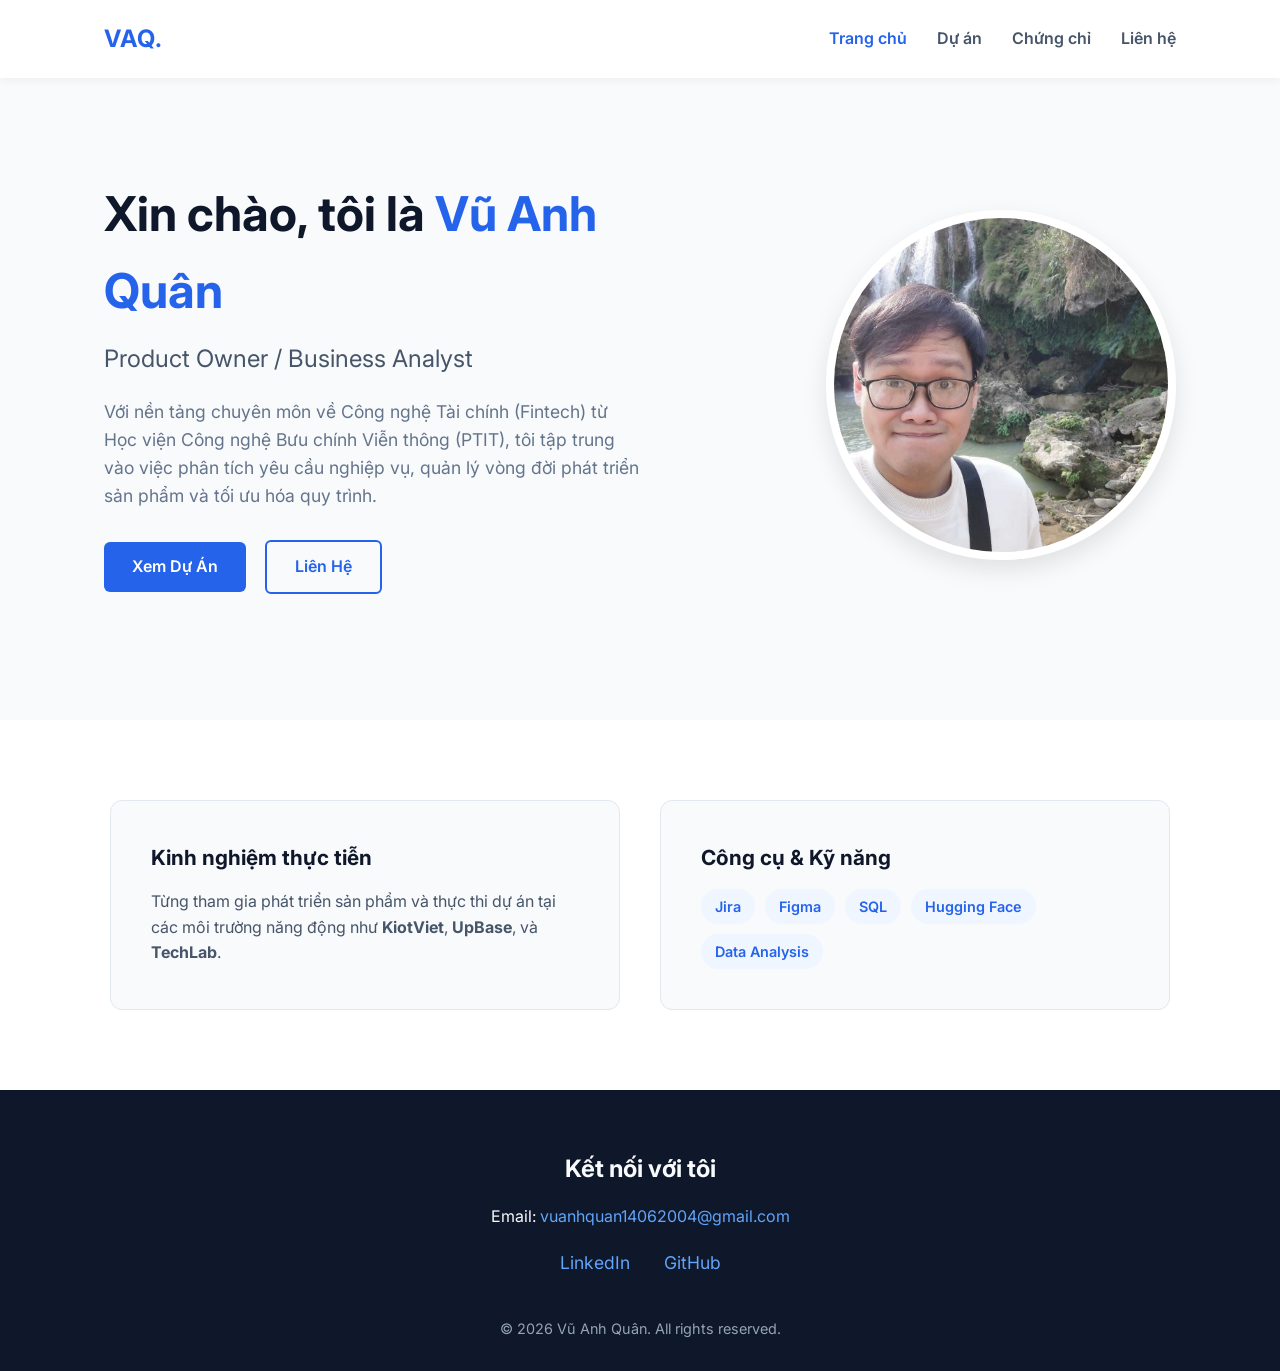
==== index.html @ b9911764 "first commiit" ====
<!DOCTYPE html>
<html lang="vi">
<head>
    <meta charset="UTF-8">
    <meta name="viewport" content="width=device-width, initial-scale=1.0">
    <title>Vũ Anh Quân | Portfolio</title>
    <link rel="stylesheet" href="css/style.css">
    <link href="https://fonts.googleapis.com/css2?family=Inter:wght@300;400;600;700&display=swap" rel="stylesheet">
</head>
<body>
    <!-- Thanh điều hướng -->
    <header>
        <nav class="navbar">
            <div class="logo">VAQ.</div>
            <ul class="nav-links">
                <li><a href="index.html" class="active">Trang chủ</a></li>
                <li><a href="projects.html">Dự án</a></li>
                <li><a href="certificates.html">Chứng chỉ</a></li>
                <li><a href="#contact">Liên hệ</a></li>
            </ul>
        </nav>
    </header>

    <!-- Phần Giới thiệu tổng quan (Hero Section) -->
    <section class="hero" id="home">
        <div class="hero-content">
            <h1>Xin chào, tôi là <span>Vũ Anh Quân</span></h1>
            <h2>Product Owner / Business Analyst</h2>
            <p>
                Với nền tảng chuyên môn về Công nghệ Tài chính (Fintech) từ Học viện Công nghệ Bưu chính Viễn thông (PTIT), 
                tôi tập trung vào việc phân tích yêu cầu nghiệp vụ, quản lý vòng đời phát triển sản phẩm và tối ưu hóa quy trình.
            </p>
            <div class="hero-buttons">
                <a href="projects.html" class="btn btn-primary">Xem Dự Án</a>
                <a href="#contact" class="btn btn-secondary">Liên Hệ</a>
            </div>
        </div>
        <div class="hero-image">
            <!-- Thay đường dẫn ảnh của bạn vào đây -->
            <img src="images/anh_dai_dien.jpg" alt="Vũ Anh Quân - Avatar">
        </div>
    </section>

    <!-- Phần Kinh nghiệm & Kỹ năng cốt lõi -->
    <section class="overview" id="overview">
        <div class="container">
            <div class="overview-grid">
                <div class="card">
                    <h3>Kinh nghiệm thực tiễn</h3>
                    <p>Từng tham gia phát triển sản phẩm và thực thi dự án tại các môi trường năng động như <strong>KiotViet</strong>, <strong>UpBase</strong>, và <strong>TechLab</strong>.</p>
                </div>
                <div class="card">
                    <h3>Công cụ & Kỹ năng</h3>
                    <div class="skills-tags">
                        <span>Jira</span>
                        <span>Figma</span>
                        <span>SQL</span>
                        <span>Hugging Face</span>
                        <span>Data Analysis</span>
                    </div>
                </div>
            </div>
        </div>
    </section>

    <!-- Chân trang -->
    <footer id="contact">
        <div class="container">
            <h2>Kết nối với tôi</h2>
            <p>Email: <a href="mailto:vuanhquan14062004@gmail.com">vuanhquan14062004@gmail.com</a></p>
            <div class="social-links">
                <a href="http://www.linkedin.com/in/emquanpo/">LinkedIn</a>
                <a href="http://github.com/quanquan1406/">GitHub</a>
            </div>
            <p class="copyright">© 2026 Vũ Anh Quân. All rights reserved.</p>
        </div>
    </footer>
</body>
</html>
---- css/style.css ----
/* Reset cơ bản */
* {
    margin: 0;
    padding: 0;
    box-sizing: border-box;
    font-family: 'Inter', sans-serif;
}

body {
    background-color: #f8fafc;
    color: #1e293b;
    line-height: 1.6;
}

.container {
    max-width: 1100px;
    margin: 0 auto;
    padding: 0 20px;
}

/* Thanh điều hướng */
header {
    background-color: #ffffff;
    box-shadow: 0 2px 10px rgba(0, 0, 0, 0.05);
    position: fixed;
    width: 100%;
    top: 0;
    z-index: 1000;
}

.navbar {
    display: flex;
    justify-content: space-between;
    align-items: center;
    padding: 20px 5%;
    max-width: 1200px;
    margin: 0 auto;
}

.logo {
    font-size: 24px;
    font-weight: 700;
    color: #2563eb;
    letter-spacing: 1px;
}

.nav-links {
    list-style: none;
    display: flex;
    gap: 30px;
}

.nav-links a {
    text-decoration: none;
    color: #475569;
    font-weight: 600;
    transition: color 0.3s;
}

.nav-links a:hover, .nav-links a.active {
    color: #2563eb;
}

/* Hero Section */
.hero {
    display: flex;
    align-items: center;
    justify-content: space-between;
    padding: 150px 5% 100px;
    max-width: 1200px;
    margin: 0 auto;
    min-height: 80vh;
}

.hero-content {
    flex: 1;
    max-width: 600px;
}

.hero-content h1 {
    font-size: 3rem;
    color: #0f172a;
    margin-bottom: 10px;
}

.hero-content h1 span {
    color: #2563eb;
}

.hero-content h2 {
    font-size: 1.5rem;
    color: #475569;
    font-weight: 400;
    margin-bottom: 20px;
}

.hero-content p {
    font-size: 1.1rem;
    color: #64748b;
    margin-bottom: 30px;
}

.btn {
    padding: 12px 28px;
    border-radius: 6px;
    text-decoration: none;
    font-weight: 600;
    transition: all 0.3s;
    display: inline-block;
}

.btn-primary {
    background-color: #2563eb;
    color: #ffffff;
    margin-right: 15px;
}

.btn-primary:hover {
    background-color: #1d4ed8;
}

.btn-secondary {
    border: 2px solid #2563eb;
    color: #2563eb;
}

.btn-secondary:hover {
    background-color: #eff6ff;
}

.hero-image {
    flex: 1;
    display: flex;
    justify-content: flex-end;
}

.hero-image img {
    width: 350px;
    height: 350px;
    object-fit: cover;
    border-radius: 50%;
    border: 8px solid #ffffff;
    box-shadow: 0 10px 25px rgba(0,0,0,0.1);
}

/* Overview Section */
.overview {
    background-color: #ffffff;
    padding: 80px 0;
}

.overview-grid {
    display: grid;
    grid-template-columns: 1fr 1fr;
    gap: 40px;
}

.card {
    background: #f8fafc;
    padding: 40px;
    border-radius: 12px;
    border: 1px solid #e2e8f0;
}

.card h3 {
    color: #0f172a;
    margin-bottom: 15px;
    font-size: 1.3rem;
}

.card p {
    color: #475569;
}

.skills-tags {
    display: flex;
    flex-wrap: wrap;
    gap: 10px;
    margin-top: 15px;
}

.skills-tags span {
    background: #eff6ff;
    color: #2563eb;
    padding: 6px 14px;
    border-radius: 20px;
    font-size: 0.9rem;
    font-weight: 600;
}

/* Footer */
footer {
    background-color: #0f172a;
    color: #f8fafc;
    text-align: center;
    padding: 60px 20px 30px;
}

footer h2 {
    margin-bottom: 15px;
}

footer a {
    color: #60a5fa;
    text-decoration: none;
}

.social-links {
    margin: 20px 0;
}

.social-links a {
    margin: 0 15px;
    font-size: 1.1rem;
    transition: color 0.3s;
}

.social-links a:hover {
    color: #ffffff;
}

.copyright {
    margin-top: 40px;
    font-size: 0.9rem;
    color: #94a3b8;
}

/* Responsive cơ bản cho Mobile */
@media (max-width: 768px) {
    .hero {
        flex-direction: column;
        text-align: center;
        padding-top: 120px;
    }
    
    .hero-image {
        justify-content: center;
        margin-top: 40px;
    }
    
    .overview-grid {
        grid-template-columns: 1fr;
    }
    
    .nav-links {
        display: none; /* Trong thực tế cần làm menu hamburger cho mobile */
    }
}

/* =========================================
   CẬP NHẬT GIAO DIỆN CHỨNG CHỈ (DẠNG NGANG)
   ========================================= */

.certificates {
    padding: 60px 0 100px;
    background-color: #f8fafc; /* Đổi nhẹ tông nền để thẻ card màu trắng nổi bật lên */
}

/* Container chứa danh sách xếp chồng dọc */
.cert-list {
    display: flex;
    flex-direction: column;
    gap: 30px; /* Khoảng cách giữa các thẻ */
    max-width: 960px; /* Giới hạn độ rộng tối đa để giao diện tập trung, dễ nhìn */
    margin: 0 auto;
}

/* Thẻ Chứng chỉ dạng ngang */
.cert-card {
    background: #ffffff;
    border: 1px solid #e2e8f0;
    border-radius: 12px;
    overflow: hidden;
    display: flex; /* Kích hoạt Flexbox nằm ngang */
    align-items: stretch; /* Đảm bảo chiều cao ảnh bằng chiều cao của phần chữ */
    box-shadow: 0 4px 10px rgba(15, 23, 42, 0.03);
    transition: all 0.3s ease;
}

.cert-card:hover {
    transform: translateY(-4px);
    box-shadow: 0 12px 24px rgba(15, 23, 42, 0.08);
    border-color: #cbd5e1;
}

/* Khối ảnh bên trái */
.cert-image {
    flex: 0 0 35%; /* Chiếm 35% chiều rộng thẻ thay vì cố định một con số pixel */
    min-width: 250px;
    position: relative;
    background-color: #f1f5f9;
    display: flex; /* Dùng flex để căn giữa ảnh bên trong */
    align-items: center;
    justify-content: center;
    padding: 20px; /* Tạo khoảng trống xung quanh, đóng vai trò như một khung tranh */
    overflow: hidden;
}

.cert-image img {
    width: 100%;
    height: auto; /* Chiều cao tự động điều chỉnh theo tỉ lệ gốc của ảnh */
    max-height: 220px; /* Giới hạn chiều cao để thẻ không bị kéo dài quá mức */
    object-fit: contain; /* Hiển thị toàn bộ chứng chỉ, không bị cắt lẹm nội dung */
    display: block;
    transition: transform 0.5s ease;
    border-radius: 4px; /* Bo góc nhẹ cho giống tài liệu thực tế */
    box-shadow: 0 2px 8px rgba(0,0,0,0.08); /* Đổ bóng nhẹ làm nổi bật tờ chứng chỉ */
}

/* Lớp phủ hover trên ảnh (Giữ nguyên hoặc cập nhật lại một chút cho khớp) */
.cert-overlay {
    position: absolute;
    top: 0; left: 0; right: 0; bottom: 0;
    background: rgba(15, 23, 42, 0.5);
    display: flex;
    align-items: center;
    justify-content: center;
    opacity: 0;
    transition: opacity 0.3s ease;
    z-index: 2;
}

.cert-card:hover .cert-overlay {
    opacity: 1;
}

.cert-card:hover .cert-image img {
    transform: scale(1.05);
}

.cert-overlay a {
    color: #ffffff;
    text-decoration: none;
    font-weight: 600;
    padding: 8px 18px;
    border: 2px solid #ffffff;
    border-radius: 6px;
    font-size: 0.9rem;
    transition: all 0.3s;
}

.cert-overlay a:hover {
    background-color: #ffffff;
    color: #2563eb;
}

/* =========================================
   HỖ TRỢ THIẾT BỊ DI ĐỘNG (RESPONSIVE)
   ========================================= */

@media (max-width: 768px) {
    .cert-card {
        flex-direction: column; /* Chuyển về dạng dọc trên mobile */
    }

    .cert-image {
        flex: auto; /* Hủy bỏ giới hạn 35% trên màn hình nhỏ */
        width: 100%;
        padding: 30px 20px; /* Nới lỏng khoảng cách trên dưới cho thoáng */
    }
    
    .cert-image img {
        max-height: 260px; /* Tăng nhẹ giới hạn chiều cao trên mobile để dễ nhìn chữ hơn */
    }

    .cert-content {
        padding: 24px;
    }
}

/* Khối nội dung bên phải */
.cert-content {
    flex: 1;
    padding: 30px 40px;
    display: flex;
    flex-direction: column;
    justify-content: center; /* Căn giữa nội dung theo chiều dọc */
}

.cert-content h3 {
    color: #0f172a;
    font-size: 1.35rem;
    font-weight: 700;
    margin-bottom: 6px;
}

.cert-issuer {
    color: #2563eb;
    font-weight: 600;
    font-size: 0.85rem;
    text-transform: uppercase;
    letter-spacing: 0.5px;
    margin-bottom: 16px;
}

.cert-desc {
    color: #475569;
    font-size: 0.95rem;
    line-height: 1.6;
    margin-bottom: 20px;
}

/* Nút "Xem ảnh gốc" phụ dưới chân mô tả (hữu ích khi hiển thị trên mobile) */
.btn-view {
    align-self: flex-start; /* Không cho nút kéo dài hết hàng */
    font-size: 0.85rem;
    color: #2563eb;
    background-color: #eff6ff;
    padding: 8px 16px;
    border-radius: 6px;
    text-decoration: none;
    font-weight: 600;
    transition: all 0.2s;
    border: 1px solid transparent;
}

.btn-view:hover {
    background-color: #dbeafe;
    border-color: #bfdbfe;
}


/* =========================================
   HỖ TRỢ THIẾT BỊ DI ĐỘNG (RESPONSIVE)
   ========================================= */

@media (max-width: 768px) {
    .cert-card {
        flex-direction: column; /* Chuyển về dạng dọc trên mobile để vừa màn hình */
    }

    .cert-image {
        flex: 0 0 200px; /* Giảm bớt chiều cao ảnh trên mobile */
        width: 100%;
    }

    .cert-content {
        padding: 24px;
    }
}


/* =========================================
   GIAO DIỆN TRANG DỰ ÁN & KINH NGHIỆM
   ========================================= */

.projects-section {
    padding: 60px 0 100px;
    background-color: #f8fafc;
}

.project-list {
    display: flex;
    flex-direction: column;
    gap: 40px;
    max-width: 900px;
    margin: 0 auto;
}

.project-card {
    background: #ffffff;
    border: 1px solid #e2e8f0;
    border-radius: 12px;
    padding: 40px;
    box-shadow: 0 4px 10px rgba(15, 23, 42, 0.02);
    transition: all 0.3s ease;
    border-left: 5px solid #2563eb; /* Đường viền nhấn màu xanh bên trái */
}

.project-card:hover {
    box-shadow: 0 12px 24px rgba(15, 23, 42, 0.08);
    transform: translateX(5px); /* Hiệu ứng trượt nhẹ sang phải khi hover */
}

/* Phần Tiêu đề dự án */
.project-header {
    display: flex;
    justify-content: space-between;
    align-items: flex-start;
    margin-bottom: 20px;
    border-bottom: 1px solid #f1f5f9;
    padding-bottom: 15px;
}

.project-title h3 {
    font-size: 1.5rem;
    color: #0f172a;
    margin-bottom: 5px;
}

.company-name {
    font-size: 1.1rem;
    color: #2563eb;
    font-weight: 600;
}

.project-date {
    background-color: #f1f5f9;
    color: #475569;
    padding: 6px 12px;
    border-radius: 20px;
    font-size: 0.85rem;
    font-weight: 600;
}

/* Phần Nội dung chi tiết */
.project-body p {
    color: #475569;
    font-size: 1rem;
    line-height: 1.7;
    margin-bottom: 15px;
}

.project-highlights {
    list-style-type: none;
    margin-bottom: 25px;
}

.project-highlights li {
    position: relative;
    padding-left: 20px;
    margin-bottom: 8px;
    color: #334155;
    font-size: 0.95rem;
}

.project-highlights li::before {
    content: "▹";
    position: absolute;
    left: 0;
    top: 0;
    color: #2563eb;
    font-weight: bold;
}

/* Phần Thẻ công cụ (Tools/Tags) */
.project-tools {
    display: flex;
    flex-wrap: wrap;
    gap: 10px;
}

.project-tools span {
    background-color: #eff6ff;
    color: #1d4ed8;
    padding: 6px 14px;
    border-radius: 6px;
    font-size: 0.85rem;
    font-weight: 600;
    border: 1px solid #bfdbfe;
}

/* Responsive cho trang Dự án */
@media (max-width: 768px) {
    .project-card {
        padding: 25px;
    }

    .project-header {
        flex-direction: column;
        gap: 10px;
    }

    .project-date {
        align-self: flex-start;
    }
}
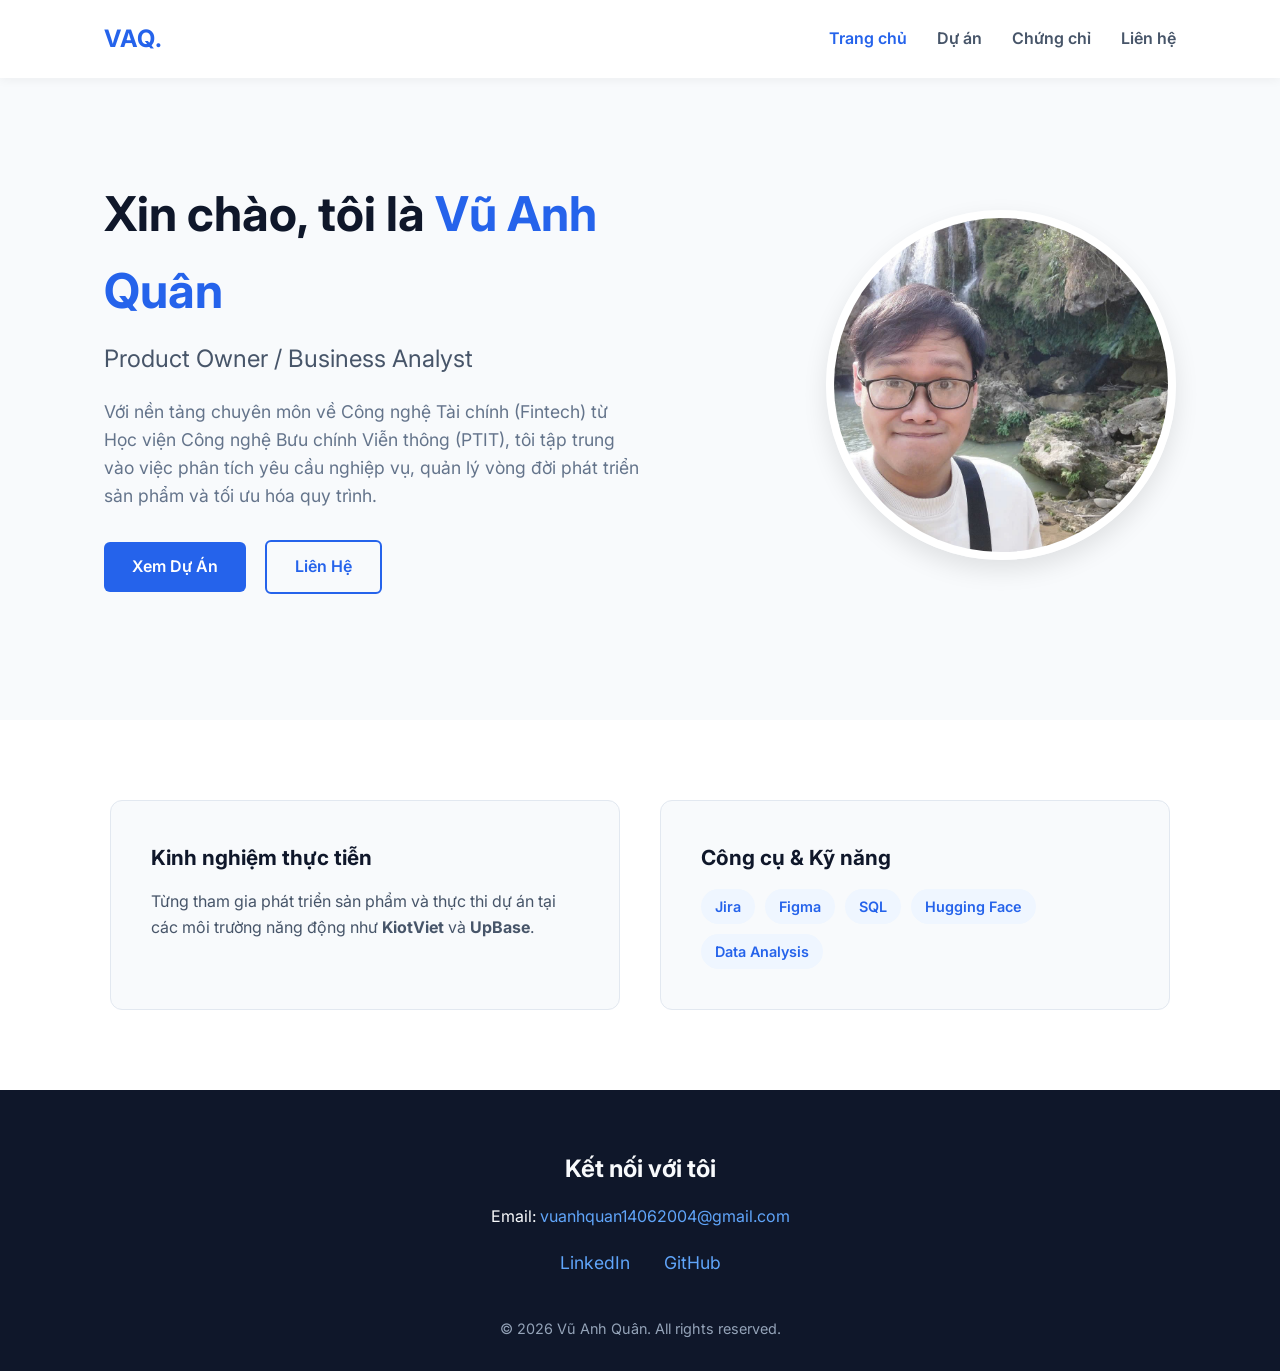
==== commit b14ce481: "fix" ====
--- a/index.html
+++ b/index.html
@@ -47,7 +47,7 @@
             <div class="overview-grid">
                 <div class="card">
                     <h3>Kinh nghiệm thực tiễn</h3>
-                    <p>Từng tham gia phát triển sản phẩm và thực thi dự án tại các môi trường năng động như <strong>KiotViet</strong>, <strong>UpBase</strong>, và <strong>TechLab</strong>.</p>
+                    <p>Từng tham gia phát triển sản phẩm và thực thi dự án tại các môi trường năng động như <strong>KiotViet</strong> và <strong>UpBase</strong>.</p>
                 </div>
                 <div class="card">
                     <h3>Công cụ & Kỹ năng</h3>
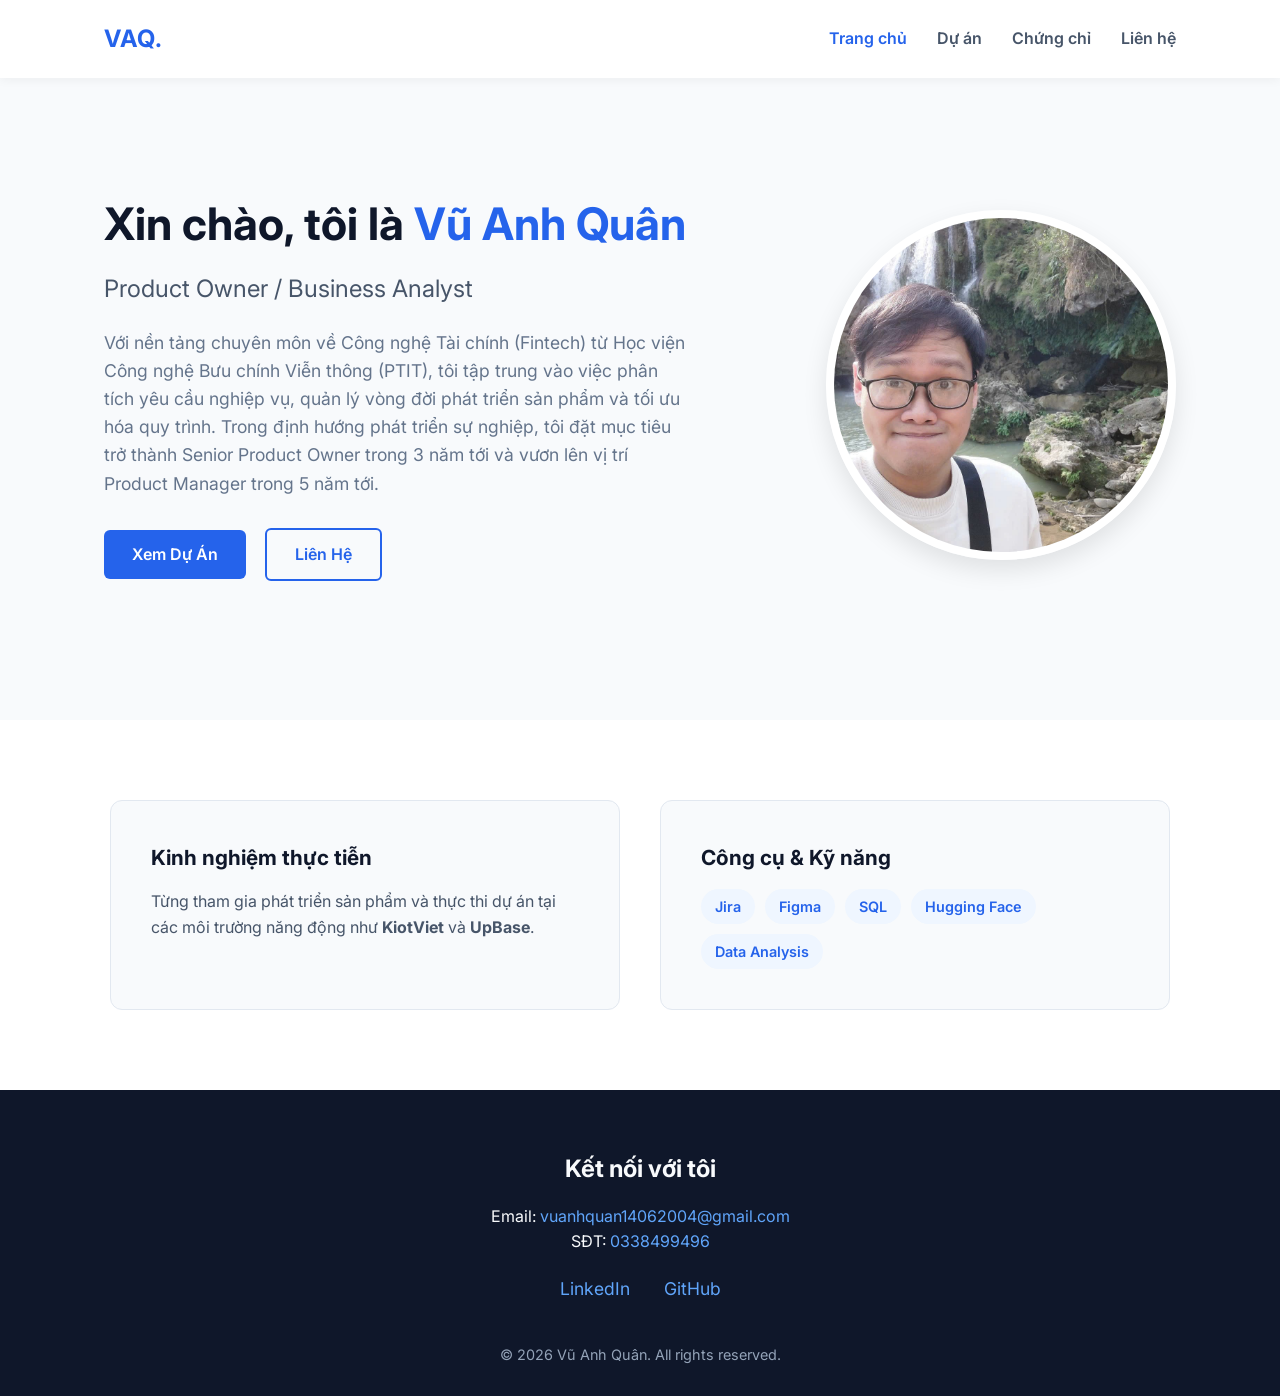
==== commit 5c6b38fa: "update" ====
--- a/index.html
+++ b/index.html
@@ -29,6 +29,8 @@
             <p>
                 Với nền tảng chuyên môn về Công nghệ Tài chính (Fintech) từ Học viện Công nghệ Bưu chính Viễn thông (PTIT), 
                 tôi tập trung vào việc phân tích yêu cầu nghiệp vụ, quản lý vòng đời phát triển sản phẩm và tối ưu hóa quy trình.
+                Trong định hướng phát triển sự nghiệp, tôi đặt mục tiêu trở thành Senior Product Owner trong 3 năm tới và vươn lên vị
+                trí Product Manager trong 5 năm tới.
             </p>
             <div class="hero-buttons">
                 <a href="projects.html" class="btn btn-primary">Xem Dự Án</a>
@@ -68,6 +70,7 @@
         <div class="container">
             <h2>Kết nối với tôi</h2>
             <p>Email: <a href="mailto:vuanhquan14062004@gmail.com">vuanhquan14062004@gmail.com</a></p>
+            <p>SĐT: <a href="#">0338499496</a></p>
             <div class="social-links">
                 <a href="http://www.linkedin.com/in/emquanpo/">LinkedIn</a>
                 <a href="http://github.com/quanquan1406/">GitHub</a>
--- a/css/style.css
+++ b/css/style.css
@@ -74,13 +74,14 @@
 
 .hero-content {
     flex: 1;
-    max-width: 600px;
+    max-width: 750px; /* Tăng không gian hiển thị của vùng chữ từ 600px lên 750px */
 }
 
 .hero-content h1 {
-    font-size: 3rem;
+    font-size: 2.8rem; /* Giảm nhẹ cỡ chữ một chút */
     color: #0f172a;
     margin-bottom: 10px;
+    white-space: nowrap; /* Bắt buộc toàn bộ tiêu đề nằm trên 1 dòng ở máy tính */
 }
 
 .hero-content h1 span {
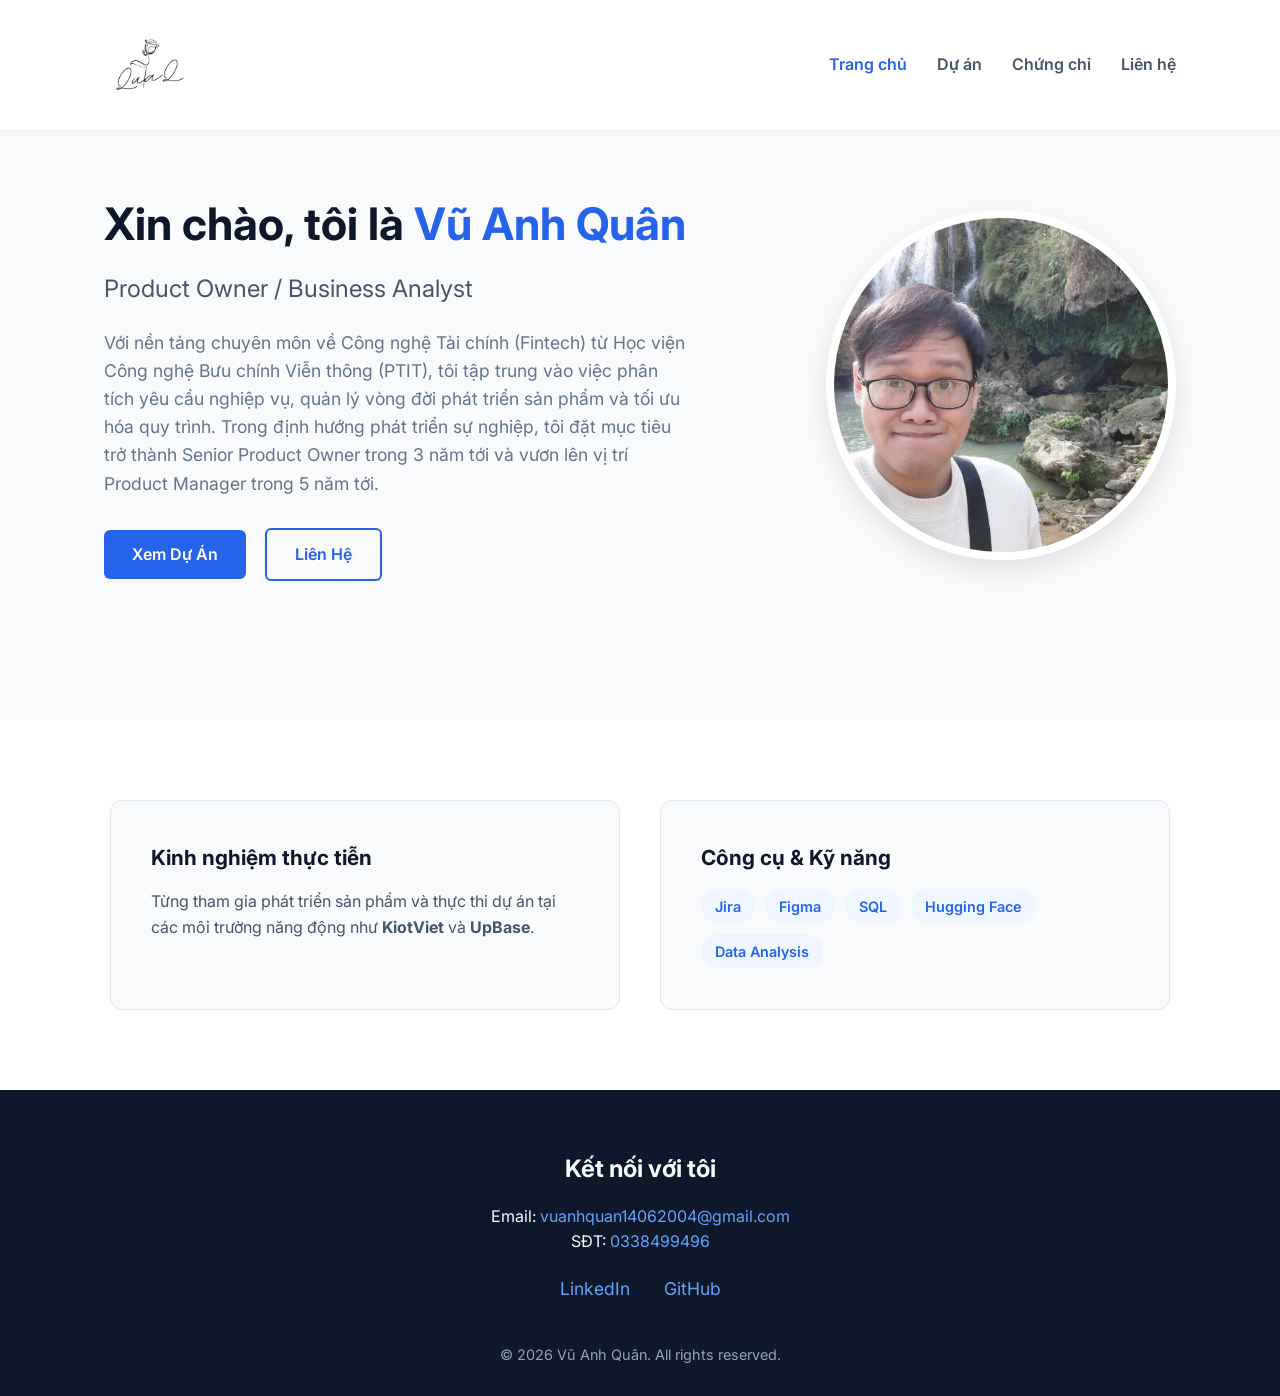
==== commit fc84630e: "update" ====
--- a/index.html
+++ b/index.html
@@ -11,7 +11,7 @@
     <!-- Thanh điều hướng -->
     <header>
         <nav class="navbar">
-            <div class="logo">VAQ.</div>
+            <a href="index.html" class="logo"><img src="images/QuaN.jpg" alt="VAQ Logo"></a>
             <ul class="nav-links">
                 <li><a href="index.html" class="active">Trang chủ</a></li>
                 <li><a href="projects.html">Dự án</a></li>
--- a/css/style.css
+++ b/css/style.css
@@ -38,10 +38,14 @@
 }
 
 .logo {
-    font-size: 24px;
-    font-weight: 700;
-    color: #2563eb;
-    letter-spacing: 1px;
+    display: flex;
+    align-items: center;
+}
+
+.logo img {
+    height: 90px; /* Bạn có thể tăng giảm thông số này để chỉnh độ to nhỏ của logo */
+    width: auto;
+    object-fit: contain;
 }
 
 .nav-links {
@@ -228,10 +232,40 @@
 
 /* Responsive cơ bản cho Mobile */
 @media (max-width: 768px) {
+    /* --- PHẦN 1: CẬP NHẬT LẠI NAVBAR CHO MOBILE --- */
+    .navbar {
+        flex-direction: column; /* Đẩy Logo lên trên, Menu xuống dưới */
+        padding: 15px 5% 10px;
+    }
+    
+    .nav-links {
+        display: flex; /* Thay thế cho thuộc tính display: none cũ */
+        gap: 20px;
+        margin-top: 15px;
+        justify-content: center;
+        flex-wrap: wrap; /* Tự động xuống dòng nếu màn hình điện thoại quá hẹp */
+    }
+    
+    .nav-links a {
+        font-size: 0.95rem; /* Thu nhỏ chữ menu lại một chút cho cân đối */
+    }
+
+    /* --- PHẦN 2: TĂNG KHOẢNG CÁCH TRÁNH BỊ NAVBAR ĐÈ LÊN NỘI DUNG --- */
+    /* Do navbar ở mobile giờ đã cao hơn, cần đẩy các phần nội dung đầu trang xuống */
     .hero {
         flex-direction: column;
         text-align: center;
-        padding-top: 120px;
+        padding-top: 160px; /* Tăng từ 120px lên 160px */
+    }
+
+    .page-header {
+        padding-top: 140px;
+    }
+
+    /* --- PHẦN 3: CÁC CẤU HÌNH CŨ (GIỮ NGUYÊN) --- */
+    .hero-content h1 {
+        white-space: normal;
+        font-size: 2.2rem;
     }
     
     .hero-image {
@@ -242,10 +276,8 @@
     .overview-grid {
         grid-template-columns: 1fr;
     }
-    
-    .nav-links {
-        display: none; /* Trong thực tế cần làm menu hamburger cho mobile */
-    }
+
+    /* ... Giữ nguyên các CSS mobile khác của chứng chỉ, dự án đang có ở bên dưới ... */
 }
 
 /* =========================================
